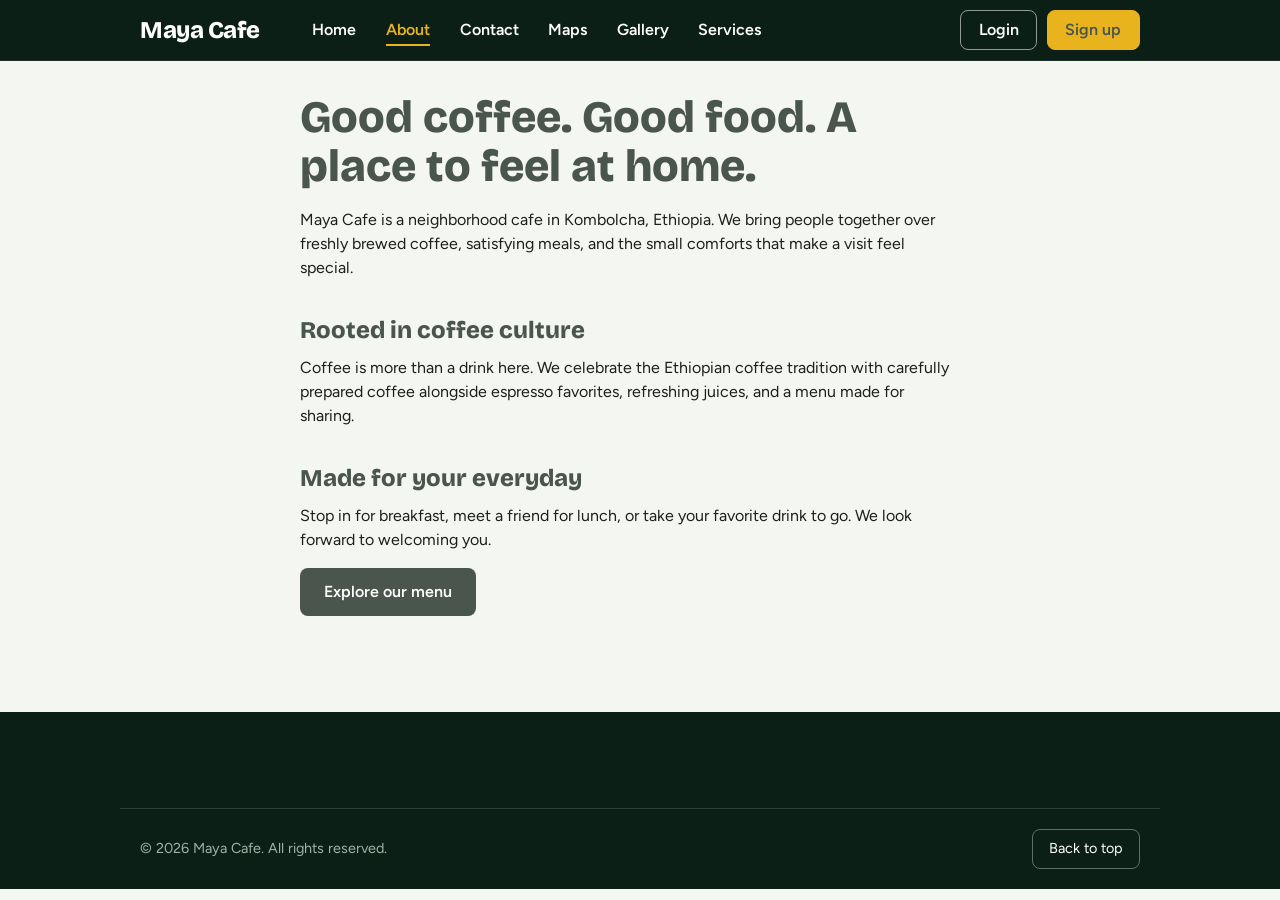
==== about.html @ e38c4f7d "update the user interface" ====
<!DOCTYPE html>
<html lang="en">
<head>
  <meta charset="UTF-8">
  <meta name="viewport" content="width=device-width, initial-scale=1">
  <meta name="description" content="Learn about Maya Cafe, serving fresh Ethiopian coffee and good food in Kombolcha.">
  <title>About-Maya Cafe</title>
  <link rel="preconnect" href="https://fonts.googleapis.com">
  <link rel="preconnect" href="https://fonts.gstatic.com" crossorigin>
  <link href="https://fonts.googleapis.com/css2?family=Bricolage+Grotesque:wght@600;800&family=Figtree:wght@400;500;600&display=swap" rel="stylesheet">
  <link rel="stylesheet" href="css/base.css">
  <link rel="stylesheet" href="css/header.css">
  <link rel="stylesheet" href="css/footer.css">
  <link rel="stylesheet" href="css/page.css">
</head>
<body>
  <header class="site-header" id="site-header">
    <div class="header-inner">
      <a class="brand" href="index.html" aria-label="Maya Cafe home"><span class="brand-name">Maya Cafe</span></a>
      <button type="button" id="nav-toggle" class="nav-toggle" aria-expanded="false" aria-controls="site-menu" aria-label="Open menu">
        <span class="bar"></span><span class="bar"></span><span class="bar"></span>
      </button>
      <div id="site-menu" class="site-menu">
        <nav class="site-nav" aria-label="Main"><ul>
          <li><a href="index.html">Home</a></li><li><a href="about.html" aria-current="page">About</a></li>
          <li><a href="contact.html">Contact</a></li><li><a href="maps.html">Maps</a></li>
          <li><a href="gallary.html">Gallery</a></li><li><a href="service.html">Services</a></li>
        </ul></nav>
        <div id="header-actions" class="header-actions"><a class="btn-outline" href="login.html">Login</a><a class="btn-solid" href="register.html">Sign up</a></div>
      </div>
    </div>
  </header>
  <main class="content">
    <h1>Good coffee. Good food. A place to feel at home.</h1>
    <p>Maya Cafe is a neighborhood cafe in Kombolcha, Ethiopia. We bring people together over freshly brewed coffee, satisfying meals, and the small comforts that make a visit feel special.</p>
    <h2>Rooted in coffee culture</h2>
    <p>Coffee is more than a drink here. We celebrate the Ethiopian coffee tradition with carefully prepared coffee alongside espresso favorites, refreshing juices, and a menu made for sharing.</p>
    <h2>Made for your everyday</h2>
    <p>Stop in for breakfast, meet a friend for lunch, or take your favorite drink to go. We look forward to welcoming you.</p>
    <a class="btn btn-dark" href="index.html#menu">Explore our menu</a>
  </main>
  <footer class="footer"><div class="container footer-bottom"><p>&copy; <span id="year"></span> Maya Cafe. All rights reserved.</p><button type="button" id="back-to-top" class="to-top">Back to top</button></div></footer>
  <script src="js/nav.js"></script>
</body>
</html>
---- css/base.css ----
/* base.css: colors, fonts, reset and parts shared by every page */

:root {
  --paper:     #F3F6F1;
  --mint:      #DCE6DD;
  --header-bg: #0B1F17;
  --cherry:    #B3263A;
  --saffron:   #E8B31C;
  --ink:       #1B1F1D;
  --muted:     #4A554E;
  --line:      #C9D3CB;

  --font-display: "Bricolage Grotesque", "Noto Sans Ethiopic", system-ui, sans-serif;
  --font-body:    "Figtree", "Noto Sans Ethiopic", system-ui, sans-serif;
}

*, *::before, *::after { box-sizing: border-box; }

/* Makes the HTML "hidden" attribute always win over our display rules. */
[hidden] { display: none !important; }

html { scroll-behavior: smooth; }

body {
  margin: 0;
  background: var(--paper);
  color: var(--ink);
  font-family: var(--font-body);
  font-size: 1rem;
  line-height: 1.5;
}

img { max-width: 100%; }

/* Keyboard focus ring (header, footer and dark bands switch it to yellow) */
:focus-visible { outline: 3px solid var(--muted); outline-offset: 2px; }

.visually-hidden {
  position: absolute;
  width: 1px;
  height: 1px;
  overflow: hidden;
  clip: rect(0 0 0 0);
  white-space: nowrap;
}

/* Page width */
.container {
  max-width: 65rem;
  margin: 0 auto;
  padding-left: 1.25rem;
  padding-right: 1.25rem;
}

/* ---- Buttons ---- */
.btn {
  display: inline-flex;
  align-items: center;
  justify-content: center;
  height: 3rem;
  padding: 0 1.5rem;
  font: inherit;
  font-weight: 600;
  color: var(--ink);
  background: var(--saffron);
  border: 0;
  border-radius: 0.5rem;
  text-decoration: none;
  cursor: pointer;
  transition: background-color 0.15s ease, color 0.15s ease;
}
.btn:hover { background: #F0C13F; }
.btn:focus-visible {
  outline: 3px solid var(--ink);
  outline-offset: 2px;
  box-shadow: 0 0 0 2px #fff;
}
.btn-lg { height: 3.25rem; padding: 0 1.75rem; font-size: 1.05rem; }
.btn-dark { color: #fff; background: var(--muted); }
.btn-dark:hover { background: #353D39; }
.btn-line {
  color: var(--muted);
  background: transparent;
  border: 1.5px solid var(--muted);
}
.btn-line:hover { color: #fff; background: var(--muted); }

/* ---- Headings shared by several pages ---- */
.section { padding: 4rem 0 2rem; }
.section-title {
  margin: 0 0 0.5rem;
  font-family: var(--font-display);
  font-weight: 800;
  font-size: clamp(2rem, 6vw, 2.5rem);
  color: var(--muted);
}
.section-lead { margin: 0 0 1.5rem; font-size: 1.15rem; color: var(--muted); }

.page-title {
  margin: 0 0 1rem;
  font-family: var(--font-display);
  font-weight: 800;
  font-size: 1.8rem;
  color: var(--muted);
}

@media (prefers-reduced-motion: reduce) {
  html { scroll-behavior: auto; }
  .btn { transition: none; }
}
---- css/header.css ----
/* header.css: the static header (it scrolls away with the page) */

.site-header {
  position: relative;
  z-index: 40;
  background: var(--header-bg);
  color: #fff;
  border-bottom: 1px solid rgba(255, 255, 255, 0.08);
}
.site-header :focus-visible { outline-color: var(--saffron); }

.header-inner {
  position: relative;
  max-width: 65rem;
  margin: 0 auto;
  padding: 0.5rem 1.25rem;
  display: flex;
  align-items: center;
  justify-content: space-between;
  gap: 1rem;
}

/* ---- Logo / brand ---- */
.brand {
  display: flex;
  align-items: center;
  gap: 0.6rem;
  color: #fff;
  text-decoration: none;
}
.brand-logo { display: block; height: 2.25rem; width: auto; }
.brand-name {
  font-family: var(--font-display);
  font-weight: 800;
  font-size: 1.5rem;
  letter-spacing: -0.02em;
  transition: color 0.15s ease;
}
.brand:hover .brand-name { color: var(--saffron); }

/* ---- Menu wrapper: links on the left, buttons on the right ---- */
.site-menu {
  flex: 1;
  display: flex;
  align-items: center;
  gap: 1rem;
}
.site-nav { margin-left: 1.5rem; }
.site-nav ul {
  list-style: none;
  margin: 0;
  padding: 0;
  display: flex;
  align-items: center;
  gap: 0.25rem;
}
.site-nav a {
  position: relative;
  display: flex;
  align-items: center;
  min-height: 2.75rem;
  padding: 0 0.8rem;
  color: #fff;
  font-weight: 600;
  text-decoration: none;
  transition: color 0.15s ease;
}
.site-nav a::after {
  content: "";
  position: absolute;
  left: 0.8rem;
  right: 0.8rem;
  bottom: 0.4rem;
  height: 2px;
  background: var(--saffron);
  transform: scaleX(0);
  transform-origin: left;
  transition: transform 0.2s ease;
}
.site-nav a:hover,
.site-nav a[aria-current="page"] { color: var(--saffron); }
.site-nav a:hover::after,
.site-nav a[aria-current="page"]::after { transform: scaleX(1); }

/* ---- Login / Sign up buttons ---- */
.header-actions {
  margin-left: auto;
  display: flex;
  align-items: center;
  gap: 0.6rem;
}
.btn-outline,
.btn-solid {
  display: inline-flex;
  align-items: center;
  justify-content: center;
  height: 2.5rem;
  padding: 0 1.1rem;
  font: inherit;
  font-weight: 600;
  white-space: nowrap;
  text-decoration: none;
  border-radius: 0.5rem;
  cursor: pointer;
  transition: background-color 0.15s ease, color 0.15s ease, border-color 0.15s ease;
}
.btn-outline {
  color: #fff;
  background: transparent;
  border: 1.5px solid rgba(255, 255, 255, 0.55);
}
.btn-outline:hover { color: var(--saffron); border-color: var(--saffron); }
.btn-solid {
  color: var(--muted);
  background: var(--saffron);
  border: 1.5px solid var(--saffron);
}
.btn-solid:hover { background: #F0C13F; border-color: #F0C13F; }

.user-name {
  max-width: 10rem;
  overflow: hidden;
  text-overflow: ellipsis;
  white-space: nowrap;
  font-weight: 500;
}

/* ---- Menu button (phones only) ---- */
.nav-toggle {
  display: none;
  width: 2.75rem;
  height: 2.75rem;
  flex-direction: column;
  align-items: center;
  justify-content: center;
  gap: 5px;
  background: transparent;
  border: 1.5px solid rgba(255, 255, 255, 0.55);
  border-radius: 0.5rem;
  cursor: pointer;
}
.nav-toggle .bar {
  display: block;
  width: 20px;
  height: 2px;
  background: #fff;
  border-radius: 2px;
  transition: transform 0.2s ease, opacity 0.2s ease;
}
.nav-toggle[aria-expanded="true"] .bar:nth-child(1) { transform: translateY(7px) rotate(45deg); }
.nav-toggle[aria-expanded="true"] .bar:nth-child(2) { opacity: 0; }
.nav-toggle[aria-expanded="true"] .bar:nth-child(3) { transform: translateY(-7px) rotate(-45deg); }

/* ---- Narrow screens: links and buttons fold into a dropdown ---- */
@media (max-width: 899px) {
  .nav-toggle { display: flex; }
  .site-menu {
    display: none;
    position: absolute;
    top: 100%;
    left: 0;
    right: 0;
    flex-direction: column;
    align-items: stretch;
    gap: 1rem;
    padding: 0.5rem 1.25rem 1.25rem;
    background: var(--header-bg);
    border-top: 1px solid rgba(255, 255, 255, 0.12);
    box-shadow: 0 16px 24px rgba(0, 0, 0, 0.3);
  }
  .site-menu.open { display: flex; }
  .site-nav { margin-left: 0; }
  .site-nav ul { flex-direction: column; align-items: stretch; gap: 0; }
  .site-nav a { min-height: 3rem; }
  .header-actions { margin-left: 0; }
  .header-actions > * { flex: 1; }
}

@media (prefers-reduced-motion: reduce) {
  .brand-name,
  .site-nav a,
  .site-nav a::after,
  .btn-outline,
  .btn-solid,
  .nav-toggle .bar { transition: none; }
}
---- css/footer.css ----
/* footer.css: the footer, the same on every page */

.footer {
  margin-top: 3rem;
  padding: 3.5rem 0 1.25rem;
  background: var(--header-bg);
  color: #fff;
}
.footer :focus-visible { outline-color: var(--saffron); }
.footer a { color: #D5E2D9; text-decoration: none; }

.footer-grid {
  display: grid;
  grid-template-columns: 1fr;
  gap: 2.5rem;
}

/* ---- About column ---- */
.footer-brand {
  margin: 0 0 0.5rem;
  font-family: var(--font-display);
  font-weight: 800;
  font-size: 1.75rem;
  letter-spacing: -0.02em;
}
.footer-text { max-width: 20rem; margin: 0; color: #D5E2D9; }

.social {
  list-style: none;
  margin: 1.25rem 0 0;
  padding: 0;
  display: flex;
  gap: 0.6rem;
}
.social a {
  width: 2.75rem;
  height: 2.75rem;
  display: flex;
  align-items: center;
  justify-content: center;
  color: #fff;
  border: 1.5px solid rgba(255, 255, 255, 0.35);
  border-radius: 50%;
  transition: background-color 0.15s ease, color 0.15s ease, border-color 0.15s ease;
}
.social a:hover { color: var(--muted); background: var(--saffron); border-color: var(--saffron); }

/* ---- Column titles and lists ---- */
.footer-title {
  margin: 0 0 1rem;
  font-family: var(--font-display);
  font-weight: 800;
  font-size: 1.15rem;
  color: #fff;
}
.footer-list {
  list-style: none;
  margin: 0;
  padding: 0;
  display: flex;
  flex-direction: column;
}
.footer-list li { color: #D5E2D9; }
.footer-list a {
  display: inline-flex;
  align-items: center;
  min-height: 2.5rem;
  transition: color 0.15s ease;
}
.footer-list a:hover { color: var(--saffron); text-decoration: underline; }
.contact li { padding: 0.3rem 0; }

/* ---- Opening hours ---- */
.hours { margin: 0; }
.hours div {
  display: flex;
  justify-content: space-between;
  gap: 1rem;
  padding: 0.45rem 0;
  border-bottom: 1px dotted rgba(255, 255, 255, 0.25);
}
.hours dt { color: #D5E2D9; }
.hours dd { margin: 0; font-weight: 600; text-align: right; }

/* ---- Bottom bar ---- */
.footer-bottom {
  margin-top: 2.5rem;
  padding-top: 1.25rem;
  border-top: 1px solid rgba(255, 255, 255, 0.15);
  display: flex;
  flex-wrap: wrap;
  align-items: center;
  justify-content: space-between;
  gap: 1rem;
  color: #9FB3A6;
  font-size: 0.9rem;
}
.footer-bottom p { margin: 0; }
.to-top {
  display: inline-flex;
  align-items: center;
  gap: 0.5rem;
  height: 2.5rem;
  padding: 0 1rem;
  font: inherit;
  color: #fff;
  background: transparent;
  border: 1.5px solid rgba(255, 255, 255, 0.35);
  border-radius: 0.5rem;
  cursor: pointer;
  transition: color 0.15s ease, border-color 0.15s ease;
}
.to-top:hover { color: var(--saffron); border-color: var(--saffron); }

/* ---- Wider screens ---- */
@media (min-width: 700px) {
  .footer-grid { grid-template-columns: repeat(2, minmax(0, 1fr)); }
}
@media (min-width: 1000px) {
  .footer-grid { grid-template-columns: 1.4fr 1fr 1.2fr 1.3fr; gap: 2rem; }
}

@media (prefers-reduced-motion: reduce) {
  .social a,
  .footer-list a,
  .to-top { transition: none; }
}
---- css/page.css ----
/* pages.css: About, Gallery, Login and Sign up pages */

.page {
  max-width: 65rem;
  margin: 0 auto;
  padding: 1.5rem 1.25rem 3rem;
}

/* ---- Text pages (About, Services, Contact) ---- */
.content {
  max-width: 45rem;
  margin: 0 auto;
  padding: 2rem 1.25rem 3rem;
}
.content h1 {
  margin: 0 0 1rem;
  font-family: var(--font-display);
  font-weight: 800;
  font-size: clamp(2rem, 7vw, 2.8rem);
  line-height: 1.1;
  color: var(--muted);
}
.content h2 {
  margin: 2rem 0 0.5rem;
  font-family: var(--font-display);
  font-weight: 800;
  font-size: 1.5rem;
  color: var(--muted);
}
.content p { margin: 0 0 1rem; max-width: 65ch; }
.content a:not(.btn) { color: var(--muted); font-weight: 600; }

.contact-details,
.service-list {
  display: grid;
  grid-template-columns: 1fr;
  gap: 1rem;
  margin: 1.5rem 0 2rem;
}
.contact-details section,
.service-list section {
  padding: 1.25rem;
  background: #fff;
  border: 1px solid var(--line);
  border-radius: 0.75rem;
}
.contact-details h2,
.service-list h2 { margin-top: 0; }
.contact-details p,
.service-list p { margin-bottom: 0; }
.content .hours-light { max-width: 36rem; color: var(--ink); }
.hours-light div { border-color: var(--line); }
.hours-light dt { color: var(--muted); }
.map-embed {
  width: 100%;
  min-height: 22rem;
  overflow: hidden;
  margin: 1.5rem 0;
  background: var(--mint);
  border-radius: 0.75rem;
}
.map-embed iframe { display: block; width: 100%; min-height: 22rem; border: 0; }

@media (min-width: 700px) {
  .contact-details,
  .service-list { grid-template-columns: repeat(2, minmax(0, 1fr)); }
}

/* ---- Gallery ---- */
.gallery {
  display: grid;
  grid-template-columns: repeat(2, minmax(0, 1fr));
  gap: 1rem;
}
.photo { margin: 0; }
.gallery-art {
  display: block;
  width: 100%;
  aspect-ratio: 4 / 3;
  display: grid;
  place-items: center;
  font-size: clamp(3rem, 10vw, 6rem);
  border-radius: 0.75rem;
  background: linear-gradient(145deg, #e9c778, #f5ead0);
}
.photo:nth-child(3n + 2) .gallery-art { background: linear-gradient(145deg, #b7d2c0, #e4eee5); }
.photo:nth-child(3n) .gallery-art { background: linear-gradient(145deg, #d9a0a4, #f1d7c9); }
.photo figcaption { margin-top: 0.4rem; color: var(--muted); font-weight: 600; }

@media (min-width: 700px) {
  .gallery { grid-template-columns: repeat(3, minmax(0, 1fr)); gap: 1.5rem; }
}

/* ---- Forms (Login and Sign up) ---- */
.form-card {
  max-width: 28rem;
  margin: 2rem auto 3rem;
  padding: 1.5rem 1.25rem;
  background: #fff;
  border: 1.5px solid var(--line);
  border-radius: 0.75rem;
}
.form-card h1 {
  margin: 0 0 1.25rem;
  font-family: var(--font-display);
  font-weight: 800;
  font-size: 2rem;
  color: var(--muted);
}
.form { display: flex; flex-direction: column; gap: 1rem; }
.field { display: flex; flex-direction: column; gap: 0.35rem; }
.field label { font-weight: 500; }
.field input {
  height: 3rem;
  padding: 0 0.9rem;
  font: inherit;
  color: var(--ink);
  background: var(--paper);
  border: 1.5px solid var(--line);
  border-radius: 0.5rem;
}
.form .btn { width: 100%; }
.form-message { min-height: 1.5rem; margin: 0; font-weight: 500; }
.form-message.error { color: var(--cherry); }
.form-message.success { color: var(--muted); }
.form-note { margin: 1.25rem 0 0; color: var(--muted); }
.form-note a { color: var(--muted); font-weight: 600; }
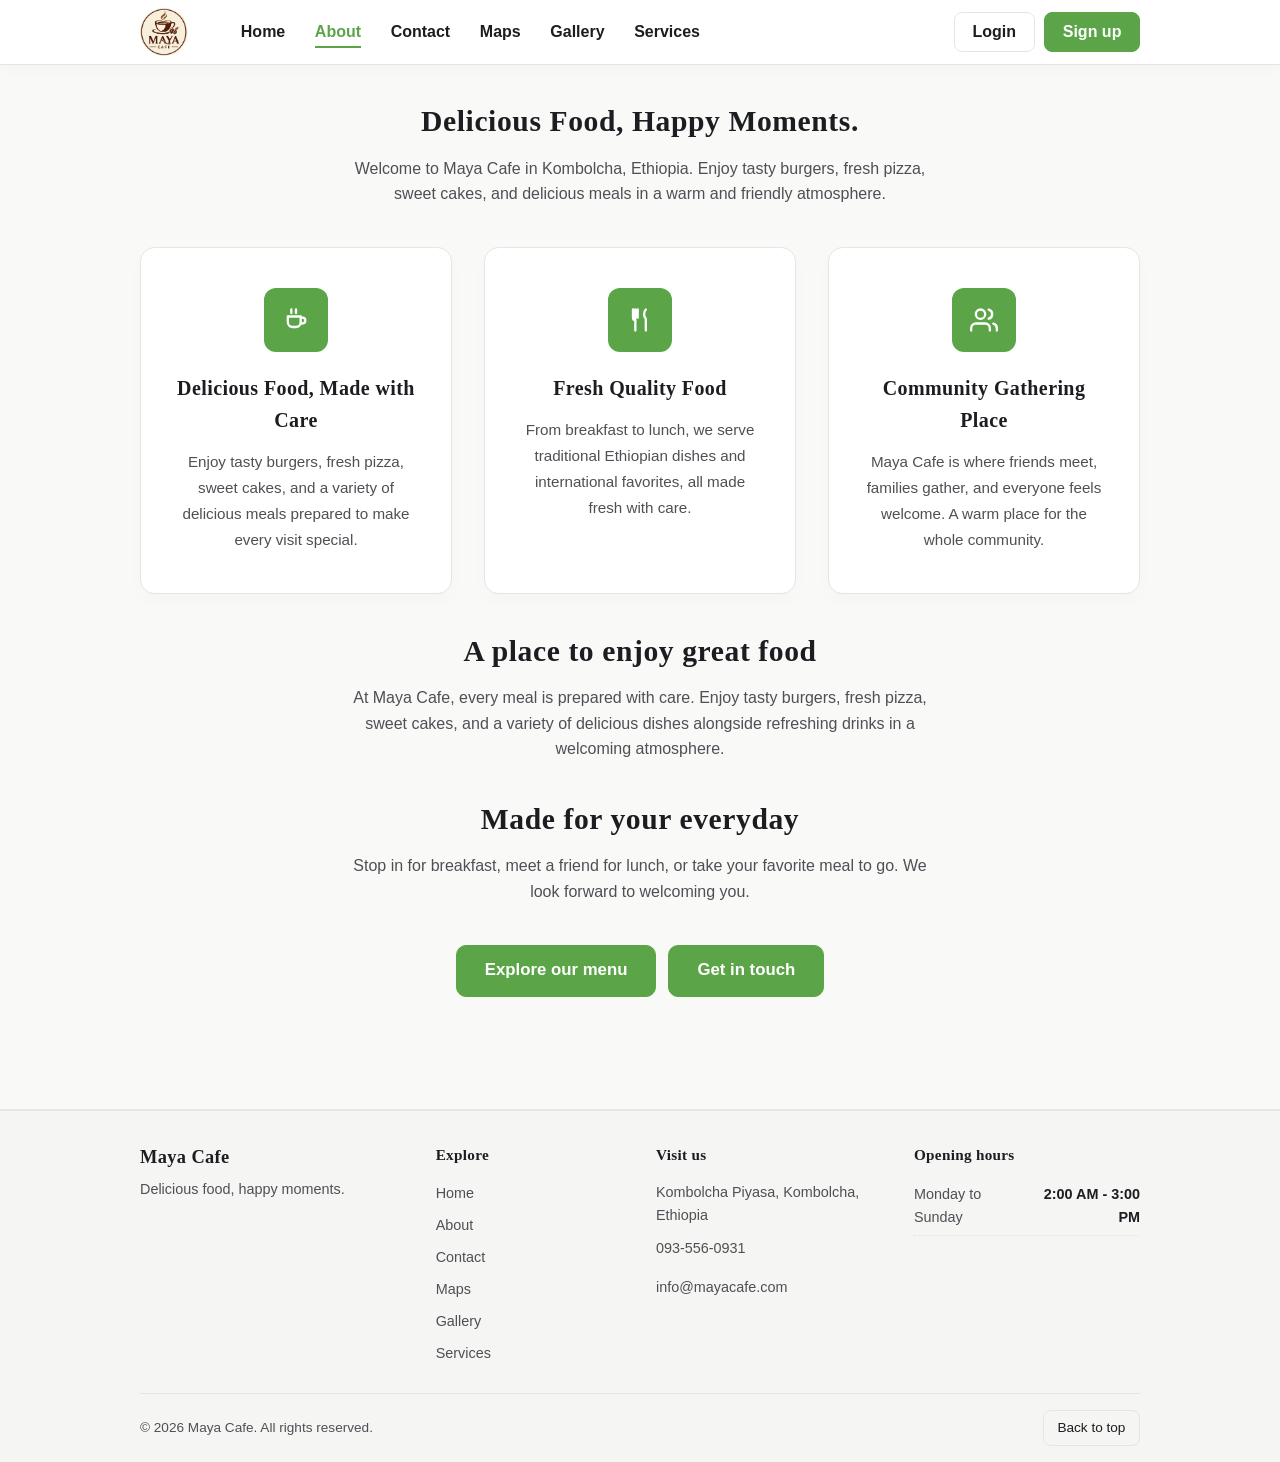
==== commit 37817095: "update the header and all interface" ====
--- a/about.html
+++ b/about.html
@@ -3,11 +3,8 @@
 <head>
   <meta charset="UTF-8">
   <meta name="viewport" content="width=device-width, initial-scale=1">
-  <meta name="description" content="Learn about Maya Cafe, serving fresh Ethiopian coffee and good food in Kombolcha.">
+  <meta name="description" content="Learn about Maya Cafe, serving delicious food and meals in Kombolcha.">
   <title>About-Maya Cafe</title>
-  <link rel="preconnect" href="https://fonts.googleapis.com">
-  <link rel="preconnect" href="https://fonts.gstatic.com" crossorigin>
-  <link href="https://fonts.googleapis.com/css2?family=Bricolage+Grotesque:wght@600;800&family=Figtree:wght@400;500;600&display=swap" rel="stylesheet">
   <link rel="stylesheet" href="css/base.css">
   <link rel="stylesheet" href="css/header.css">
   <link rel="stylesheet" href="css/footer.css">
@@ -16,7 +13,7 @@
 <body>
   <header class="site-header" id="site-header">
     <div class="header-inner">
-      <a class="brand" href="index.html" aria-label="Maya Cafe home"><span class="brand-name">Maya Cafe</span></a>
+      <a class="brand" href="index.html" aria-label="Maya Cafe home"><img class="brand-logo" src="image/image1.png" alt="Maya Cafe"></a>
       <button type="button" id="nav-toggle" class="nav-toggle" aria-expanded="false" aria-controls="site-menu" aria-label="Open menu">
         <span class="bar"></span><span class="bar"></span><span class="bar"></span>
       </button>
@@ -31,15 +28,53 @@
     </div>
   </header>
   <main class="content">
-    <h1>Good coffee. Good food. A place to feel at home.</h1>
-    <p>Maya Cafe is a neighborhood cafe in Kombolcha, Ethiopia. We bring people together over freshly brewed coffee, satisfying meals, and the small comforts that make a visit feel special.</p>
-    <h2>Rooted in coffee culture</h2>
-    <p>Coffee is more than a drink here. We celebrate the Ethiopian coffee tradition with carefully prepared coffee alongside espresso favorites, refreshing juices, and a menu made for sharing.</p>
+    <h1>Delicious Food, Happy Moments.</h1>
+    <p>Welcome to Maya Cafe in Kombolcha, Ethiopia. Enjoy tasty burgers, fresh pizza, sweet cakes, and delicious meals in a warm and friendly atmosphere.</p>
+    
+    <div class="about-features">
+      <div class="about-feature">
+        <div class="about-feature-icon">
+          <svg width="28" height="28" viewBox="0 0 24 24" fill="none" stroke="currentColor" stroke-width="2" stroke-linecap="round" stroke-linejoin="round">
+            <path d="M5 9h11v5a4 4 0 0 1-4 4H9a4 4 0 0 1-4-4V9zM16 10h1.5a2.5 2.5 0 0 1 0 5H16M8 3v3M12 3v3"/>
+          </svg>
+        </div>
+        <h3>Delicious Food, Made with Care</h3>
+        <p>Enjoy tasty burgers, fresh pizza, sweet cakes, and a variety of delicious meals prepared to make every visit special.</p>
+      </div>
+      
+      <div class="about-feature">
+        <div class="about-feature-icon">
+          <svg width="28" height="28" viewBox="0 0 24 24" fill="none" stroke="currentColor" stroke-width="2" stroke-linecap="round" stroke-linejoin="round">
+            <path d="M6 3v7a2 2 0 0 0 2 2v9M10 3v7M8 3v7M17 3c-2 2-2 6 0 8v10"/>
+          </svg>
+        </div>
+        <h3>Fresh Quality Food</h3>
+        <p>From breakfast to lunch, we serve traditional Ethiopian dishes and international favorites, all made fresh with care.</p>
+      </div>
+      
+      <div class="about-feature">
+        <div class="about-feature-icon">
+          <svg width="28" height="28" viewBox="0 0 24 24" fill="none" stroke="currentColor" stroke-width="2" stroke-linecap="round" stroke-linejoin="round">
+            <path d="M17 21v-2a4 4 0 0 0-4-4H5a4 4 0 0 0-4 4v2M9 11a4 4 0 1 0 0-8 4 4 0 0 0 0 8zM23 21v-2a4 4 0 0 0-3-3.87M16 3.13a4 4 0 0 1 0 7.75"/>
+          </svg>
+        </div>
+        <h3>Community Gathering Place</h3>
+        <p>Maya Cafe is where friends meet, families gather, and everyone feels welcome. A warm place for the whole community.</p>
+      </div>
+    </div>
+    
+    <h2>A place to enjoy great food</h2>
+    <p>At Maya Cafe, every meal is prepared with care. Enjoy tasty burgers, fresh pizza, sweet cakes, and a variety of delicious dishes alongside refreshing drinks in a welcoming atmosphere.</p>
+    
     <h2>Made for your everyday</h2>
-    <p>Stop in for breakfast, meet a friend for lunch, or take your favorite drink to go. We look forward to welcoming you.</p>
-    <a class="btn btn-dark" href="index.html#menu">Explore our menu</a>
+    <p>Stop in for breakfast, meet a friend for lunch, or take your favorite meal to go. We look forward to welcoming you.</p>
+    
+    <div class="about-cta">
+      <a class="btn btn-brand btn-lg" href="index.html#menu">Explore our menu</a>
+      <a class="btn btn-dark btn-lg" href="contact.html">Get in touch</a>
+    </div>
   </main>
-  <footer class="footer"><div class="container footer-bottom"><p>&copy; <span id="year"></span> Maya Cafe. All rights reserved.</p><button type="button" id="back-to-top" class="to-top">Back to top</button></div></footer>
+  <footer class="footer"><div class="container"><div class="footer-grid"><div><p class="footer-brand">Maya Cafe</p><p class="footer-text">Delicious food, happy moments.</p></div><nav aria-label="Footer navigation"><h2 class="footer-title">Explore</h2><ul class="footer-list"><li><a href="index.html">Home</a></li><li><a href="about.html">About</a></li><li><a href="contact.html">Contact</a></li><li><a href="maps.html">Maps</a></li><li><a href="gallary.html">Gallery</a></li><li><a href="service.html">Services</a></li></ul></nav><div><h2 class="footer-title">Visit us</h2><ul class="footer-list contact"><li>Kombolcha Piyasa, Kombolcha, Ethiopia</li><li><a href="tel:+251935560931">093-556-0931</a></li><li><a href="mailto:info@mayacafe.com">info@mayacafe.com</a></li></ul></div><div><h2 class="footer-title">Opening hours</h2><dl class="hours"><div><dt>Monday to Sunday</dt><dd>2:00 AM - 3:00 PM</dd></div></dl></div></div><div class="footer-bottom"><p>&copy; <span id="year"></span> Maya Cafe. All rights reserved.</p><button type="button" id="back-to-top" class="to-top">Back to top</button></div></div></footer>
   <script src="js/nav.js"></script>
 </body>
 </html>
--- a/css/base.css
+++ b/css/base.css
@@ -1,39 +1,46 @@
 /* base.css: colors, fonts, reset and parts shared by every page */
 
 :root {
-  --paper:     #F3F6F1;
-  --mint:      #DCE6DD;
-  --header-bg: #0B1F17;
-  --cherry:    #B3263A;
-  --saffron:   #E8B31C;
-  --ink:       #1B1F1D;
-  --muted:     #4A554E;
-  --line:      #C9D3CB;
+  --paper: #f3f3f1;
+  --surface: #ffffff;
+  --header-bg: #18191a;
+  --header-soft: #2a2b2d;
+  --ink: #1b1d20;
+  --muted: #4d5054;
+  --muted-soft: #7a7d80;
+  --line: #e5e5e2;
+  --neutral: #e9e9e7;
+  --neutral-strong: #dfe0dd;
+  --shadow: rgba(0, 0, 0, 0.08);
+  --accent: #dfe1df;
+  --brand-accent: #5BA548;
+  --brand-hover: #4a8c3a;
 
-  --font-display: "Bricolage Grotesque", "Noto Sans Ethiopic", system-ui, sans-serif;
-  --font-body:    "Figtree", "Noto Sans Ethiopic", system-ui, sans-serif;
+  --font-display: "Segoe UI", "Helvetica Neue", Arial, sans-serif;
+  --font-body: "Segoe UI", "Helvetica Neue", Arial, sans-serif;
 }
 
 *, *::before, *::after { box-sizing: border-box; }
 
-/* Makes the HTML "hidden" attribute always win over our display rules. */
 [hidden] { display: none !important; }
 
 html { scroll-behavior: smooth; }
 
 body {
   margin: 0;
-  background: var(--paper);
+  background: #f9f9f7;
   color: var(--ink);
   font-family: var(--font-body);
   font-size: 1rem;
-  line-height: 1.5;
+  line-height: 1.6;
 }
 
 img { max-width: 100%; }
 
-/* Keyboard focus ring (header, footer and dark bands switch it to yellow) */
-:focus-visible { outline: 3px solid var(--muted); outline-offset: 2px; }
+:focus-visible {
+  outline: 3px solid var(--muted);
+  outline-offset: 2px;
+}
 
 .visually-hidden {
   position: absolute;
@@ -44,7 +51,6 @@
   white-space: nowrap;
 }
 
-/* Page width */
 .container {
   max-width: 65rem;
   margin: 0 auto;
@@ -52,56 +58,96 @@
   padding-right: 1.25rem;
 }
 
-/* ---- Buttons ---- */
 .btn {
   display: inline-flex;
   align-items: center;
   justify-content: center;
-  height: 3rem;
+  min-height: 3rem;
   padding: 0 1.5rem;
   font: inherit;
   font-weight: 600;
-  color: var(--ink);
-  background: var(--saffron);
-  border: 0;
-  border-radius: 0.5rem;
+  color: #fff;
+  background: var(--brand-accent);
+  border: 1px solid var(--brand-accent);
+  border-radius: 0.625rem;
   text-decoration: none;
   cursor: pointer;
-  transition: background-color 0.15s ease, color 0.15s ease;
+  transition: background-color 0.15s ease, color 0.15s ease, border-color 0.15s ease, transform 0.15s ease;
 }
-.btn:hover { background: #F0C13F; }
+.btn:hover {
+  background: var(--brand-hover);
+  border-color: var(--brand-hover);
+  transform: translateY(-1px);
+}
 .btn:focus-visible {
-  outline: 3px solid var(--ink);
+  outline: 3px solid var(--brand-accent);
   outline-offset: 2px;
   box-shadow: 0 0 0 2px #fff;
 }
-.btn-lg { height: 3.25rem; padding: 0 1.75rem; font-size: 1.05rem; }
-.btn-dark { color: #fff; background: var(--muted); }
-.btn-dark:hover { background: #353D39; }
+.btn-lg { min-height: 3.25rem; padding: 0 1.75rem; font-size: 1.05rem; }
+.btn-dark { 
+  color: #fff; 
+  background: var(--brand-accent); 
+  border-color: var(--brand-accent); 
+}
+.btn-dark:hover { 
+  background: var(--brand-hover); 
+  border-color: var(--brand-hover); 
+}
+.btn-brand {
+  color: #fff;
+  background: var(--brand-accent);
+  border-color: var(--brand-accent);
+}
+.btn-brand:hover { 
+  color: #fff; 
+  background: var(--brand-hover); 
+  border-color: var(--brand-hover); 
+}
 .btn-line {
-  color: var(--muted);
-  background: transparent;
-  border: 1.5px solid var(--muted);
+  color: #fff;
+  background: var(--brand-accent);
+  border: 1.5px solid var(--brand-accent);
 }
-.btn-line:hover { color: #fff; background: var(--muted); }
+.btn-line:hover { 
+  background: var(--brand-hover); 
+  border-color: var(--brand-hover); 
+}
 
-/* ---- Headings shared by several pages ---- */
-.section { padding: 4rem 0 2rem; }
-.section-title {
-  margin: 0 0 0.5rem;
-  font-family: var(--font-display);
-  font-weight: 800;
-  font-size: clamp(2rem, 6vw, 2.5rem);
-  color: var(--muted);
+.btn-small {
+  min-height: 2.35rem;
+  padding: 0 0.9rem;
+  font-size: 0.88rem;
 }
-.section-lead { margin: 0 0 1.5rem; font-size: 1.15rem; color: var(--muted); }
 
-.page-title {
-  margin: 0 0 1rem;
-  font-family: var(--font-display);
-  font-weight: 800;
-  font-size: 1.8rem;
-  color: var(--muted);
+.section { padding: 4.5rem 0 2.5rem; }
+.section-title,
+.page-title,
+.content h1,
+.content h2 {
+  margin: 0 0 0.75rem;
+  font-family: 'Georgia', 'Garamond', 'Times New Roman', serif;
+  font-weight: 600;
+  font-size: clamp(1.5rem, 3.5vw, 1.85rem);
+  line-height: 1.2;
+  letter-spacing: 0.02em;
+  color: var(--ink);
+  text-align: center;
+}
+.section-lead { 
+  margin: 0 0 1.5rem; 
+  font-size: 1rem; 
+  color: var(--muted); 
+  text-align: center;
+}
+
+/* Menu section specific styling */
+#menu .section-title {
+  text-align: center;
+}
+
+#menu .section-lead {
+  text-align: center;
 }
 
 @media (prefers-reduced-motion: reduce) {
--- a/css/header.css
+++ b/css/header.css
@@ -1,13 +1,17 @@
 /* header.css: the static header (it scrolls away with the page) */
 
 .site-header {
-  position: relative;
-  z-index: 40;
-  background: var(--header-bg);
-  color: #fff;
-  border-bottom: 1px solid rgba(255, 255, 255, 0.08);
+  position: fixed;
+  z-index: 1000;
+  top: 0;
+  left: 0;
+  width: 100%;
+  background: rgba(255, 255, 255, 0.96);
+  color: var(--ink);
+  border-bottom: 1px solid var(--line);
+  box-shadow: 0 2px 14px rgba(0, 0, 0, 0.035);
 }
-.site-header :focus-visible { outline-color: var(--saffron); }
+.site-header :focus-visible { outline-color: var(--brand-accent); }
 
 .header-inner {
   position: relative;
@@ -25,10 +29,17 @@
   display: flex;
   align-items: center;
   gap: 0.6rem;
-  color: #fff;
+  color: var(--ink);
   text-decoration: none;
 }
-.brand-logo { display: block; height: 2.25rem; width: auto; }
+.brand-logo {
+  display: block;
+  width: 3rem;
+  height: 3rem;
+  object-fit: contain;
+  border-radius: 50%;
+}
+.brand:focus-visible { border-radius: 0.5rem; }
 .brand-name {
   font-family: var(--font-display);
   font-weight: 800;
@@ -36,7 +47,7 @@
   letter-spacing: -0.02em;
   transition: color 0.15s ease;
 }
-.brand:hover .brand-name { color: var(--saffron); }
+.brand:hover .brand-name { color: var(--accent); }
 
 /* ---- Menu wrapper: links on the left, buttons on the right ---- */
 .site-menu {
@@ -60,7 +71,7 @@
   align-items: center;
   min-height: 2.75rem;
   padding: 0 0.8rem;
-  color: #fff;
+  color: var(--ink);
   font-weight: 600;
   text-decoration: none;
   transition: color 0.15s ease;
@@ -72,13 +83,13 @@
   right: 0.8rem;
   bottom: 0.4rem;
   height: 2px;
-  background: var(--saffron);
+  background: var(--brand-accent);
   transform: scaleX(0);
   transform-origin: left;
   transition: transform 0.2s ease;
 }
 .site-nav a:hover,
-.site-nav a[aria-current="page"] { color: var(--saffron); }
+.site-nav a[aria-current="page"] { color: var(--brand-accent); }
 .site-nav a:hover::after,
 .site-nav a[aria-current="page"]::after { transform: scaleX(1); }
 
@@ -105,17 +116,17 @@
   transition: background-color 0.15s ease, color 0.15s ease, border-color 0.15s ease;
 }
 .btn-outline {
+  color: var(--ink);
+  background: transparent;
+  border: 1.5px solid var(--line);
+}
+.btn-outline:hover { color: var(--brand-accent); border-color: var(--brand-accent); }
+.btn-solid {
   color: #fff;
-  background: transparent;
-  border: 1.5px solid rgba(255, 255, 255, 0.55);
+  background: var(--brand-accent);
+  border: 1.5px solid var(--brand-accent);
 }
-.btn-outline:hover { color: var(--saffron); border-color: var(--saffron); }
-.btn-solid {
-  color: var(--muted);
-  background: var(--saffron);
-  border: 1.5px solid var(--saffron);
-}
-.btn-solid:hover { background: #F0C13F; border-color: #F0C13F; }
+.btn-solid:hover { background: #aa1e2a; border-color: #aa1e2a; }
 
 .user-name {
   max-width: 10rem;
@@ -135,7 +146,7 @@
   justify-content: center;
   gap: 5px;
   background: transparent;
-  border: 1.5px solid rgba(255, 255, 255, 0.55);
+  border: 1.5px solid var(--line);
   border-radius: 0.5rem;
   cursor: pointer;
 }
@@ -143,7 +154,7 @@
   display: block;
   width: 20px;
   height: 2px;
-  background: #fff;
+  background: var(--ink);
   border-radius: 2px;
   transition: transform 0.2s ease, opacity 0.2s ease;
 }
@@ -164,8 +175,8 @@
     align-items: stretch;
     gap: 1rem;
     padding: 0.5rem 1.25rem 1.25rem;
-    background: var(--header-bg);
-    border-top: 1px solid rgba(255, 255, 255, 0.12);
+    background: #fff;
+    border-top: 1px solid var(--line);
     box-shadow: 0 16px 24px rgba(0, 0, 0, 0.3);
   }
   .site-menu.open { display: flex; }
--- a/css/footer.css
+++ b/css/footer.css
@@ -1,29 +1,31 @@
 /* footer.css: the footer, the same on every page */
 
 .footer {
-  margin-top: 3rem;
-  padding: 3.5rem 0 1.25rem;
-  background: var(--header-bg);
-  color: #fff;
+  margin-top: 2rem;
+  padding: 2rem 0 1rem;
+  background: #f5f5f3;
+  color: var(--ink);
+  border-top: 2px solid var(--line);
 }
-.footer :focus-visible { outline-color: var(--saffron); }
-.footer a { color: #D5E2D9; text-decoration: none; }
+.footer :focus-visible { outline-color: var(--brand-accent); }
+.footer a { color: var(--muted); text-decoration: none; }
 
 .footer-grid {
   display: grid;
   grid-template-columns: 1fr;
-  gap: 2.5rem;
+  gap: 1.5rem;
 }
 
 /* ---- About column ---- */
 .footer-brand {
-  margin: 0 0 0.5rem;
-  font-family: var(--font-display);
-  font-weight: 800;
-  font-size: 1.75rem;
-  letter-spacing: -0.02em;
+  margin: 0 0 0.35rem;
+  font-family: 'Georgia', 'Garamond', 'Times New Roman', serif;
+  font-weight: 600;
+  font-size: 1.15rem;
+  letter-spacing: 0.02em;
+  color: var(--ink);
 }
-.footer-text { max-width: 20rem; margin: 0; color: #D5E2D9; }
+.footer-text { max-width: 20rem; margin: 0; color: var(--muted); font-size: 0.9rem; }
 
 .social {
   list-style: none;
@@ -38,20 +40,21 @@
   display: flex;
   align-items: center;
   justify-content: center;
-  color: #fff;
-  border: 1.5px solid rgba(255, 255, 255, 0.35);
+  color: var(--ink);
+  border: 1.5px solid var(--line);
   border-radius: 50%;
   transition: background-color 0.15s ease, color 0.15s ease, border-color 0.15s ease;
 }
-.social a:hover { color: var(--muted); background: var(--saffron); border-color: var(--saffron); }
+.social a:hover { color: #fff; background: var(--brand-accent); border-color: var(--brand-accent); }
 
 /* ---- Column titles and lists ---- */
 .footer-title {
-  margin: 0 0 1rem;
-  font-family: var(--font-display);
-  font-weight: 800;
-  font-size: 1.15rem;
-  color: #fff;
+  margin: 0 0 0.65rem;
+  font-family: 'Georgia', 'Garamond', 'Times New Roman', serif;
+  font-weight: 600;
+  font-size: 0.95rem;
+  letter-spacing: 0.02em;
+  color: var(--ink);
 }
 .footer-list {
   list-style: none;
@@ -60,15 +63,15 @@
   display: flex;
   flex-direction: column;
 }
-.footer-list li { color: #D5E2D9; }
+.footer-list li { color: var(--muted); font-size: 0.9rem; }
 .footer-list a {
   display: inline-flex;
   align-items: center;
-  min-height: 2.5rem;
+  min-height: 2rem;
   transition: color 0.15s ease;
 }
-.footer-list a:hover { color: var(--saffron); text-decoration: underline; }
-.contact li { padding: 0.3rem 0; }
+.footer-list a:hover { color: var(--brand-accent); text-decoration: underline; }
+.contact li { padding: 0.2rem 0; }
 
 /* ---- Opening hours ---- */
 .hours { margin: 0; }
@@ -76,48 +79,50 @@
   display: flex;
   justify-content: space-between;
   gap: 1rem;
-  padding: 0.45rem 0;
-  border-bottom: 1px dotted rgba(255, 255, 255, 0.25);
+  padding: 0.35rem 0;
+  border-bottom: 1px dotted var(--line);
+  font-size: 0.9rem;
 }
-.hours dt { color: #D5E2D9; }
-.hours dd { margin: 0; font-weight: 600; text-align: right; }
+.hours dt { color: var(--muted); }
+.hours dd { margin: 0; font-weight: 600; text-align: right; color: var(--ink); }
 
 /* ---- Bottom bar ---- */
 .footer-bottom {
-  margin-top: 2.5rem;
-  padding-top: 1.25rem;
-  border-top: 1px solid rgba(255, 255, 255, 0.15);
+  margin-top: 1.5rem;
+  padding-top: 1rem;
+  border-top: 1px solid var(--line);
   display: flex;
   flex-wrap: wrap;
   align-items: center;
   justify-content: space-between;
-  gap: 1rem;
-  color: #9FB3A6;
-  font-size: 0.9rem;
+  gap: 0.75rem;
+  color: var(--muted);
+  font-size: 0.85rem;
 }
 .footer-bottom p { margin: 0; }
 .to-top {
   display: inline-flex;
   align-items: center;
   gap: 0.5rem;
-  height: 2.5rem;
-  padding: 0 1rem;
+  height: 2.25rem;
+  padding: 0 0.85rem;
   font: inherit;
-  color: #fff;
+  font-size: 0.85rem;
+  color: var(--ink);
   background: transparent;
-  border: 1.5px solid rgba(255, 255, 255, 0.35);
+  border: 1.5px solid var(--line);
   border-radius: 0.5rem;
   cursor: pointer;
-  transition: color 0.15s ease, border-color 0.15s ease;
+  transition: color 0.15s ease, border-color 0.15s ease, background-color 0.15s ease;
 }
-.to-top:hover { color: var(--saffron); border-color: var(--saffron); }
+.to-top:hover { color: #fff; background: var(--brand-accent); border-color: var(--brand-accent); }
 
 /* ---- Wider screens ---- */
 @media (min-width: 700px) {
   .footer-grid { grid-template-columns: repeat(2, minmax(0, 1fr)); }
 }
 @media (min-width: 1000px) {
-  .footer-grid { grid-template-columns: 1.4fr 1fr 1.2fr 1.3fr; gap: 2rem; }
+  .footer-grid { grid-template-columns: 1.4fr 1fr 1.2fr 1.2fr; gap: 2rem; }
 }
 
 @media (prefers-reduced-motion: reduce) {
--- a/css/page.css
+++ b/css/page.css
@@ -3,52 +3,232 @@
 .page {
   max-width: 65rem;
   margin: 0 auto;
-  padding: 1.5rem 1.25rem 3rem;
-}
-
-/* ---- Text pages (About, Services, Contact) ---- */
+  padding: 7rem 1.25rem 4rem;
+}
+
 .content {
-  max-width: 45rem;
+  max-width: 65rem;
   margin: 0 auto;
-  padding: 2rem 1.25rem 3rem;
-}
-.content h1 {
+  padding: 6.5rem 1.25rem 4rem;
+}
+.content h1,
+.content h2 {
   margin: 0 0 1rem;
-  font-family: var(--font-display);
-  font-weight: 800;
-  font-size: clamp(2rem, 7vw, 2.8rem);
-  line-height: 1.1;
-  color: var(--muted);
+  font-family: 'Georgia', 'Garamond', 'Times New Roman', serif;
+  font-weight: 600;
+  font-size: clamp(1.5rem, 3.5vw, 1.85rem);
+  line-height: 1.2;
+  letter-spacing: 0.02em;
+  color: var(--ink);
+  text-align: center;
 }
 .content h2 {
-  margin: 2rem 0 0.5rem;
-  font-family: var(--font-display);
-  font-weight: 800;
-  font-size: 1.5rem;
-  color: var(--muted);
-}
-.content p { margin: 0 0 1rem; max-width: 65ch; }
+  margin-top: 2.5rem;
+}
+.content p {
+  margin: 0 auto 1rem;
+  max-width: 65ch;
+  color: var(--muted);
+  text-align: center;
+}
 .content a:not(.btn) { color: var(--muted); font-weight: 600; }
+
+.about-features {
+  display: grid;
+  grid-template-columns: 1fr;
+  gap: 2rem;
+  margin: 2.5rem 0;
+}
+.about-feature {
+  padding: 2.5rem 2.25rem;
+  background: var(--surface);
+  border: 1px solid var(--line);
+  border-radius: 0.9rem;
+  box-shadow: 0 8px 18px rgba(0, 0, 0, 0.02);
+  transition: transform 0.2s ease, box-shadow 0.2s ease, border-color 0.2s ease;
+  text-align: center;
+}
+.about-feature:hover {
+  transform: translateY(-2px);
+  box-shadow: 0 12px 24px rgba(91, 165, 72, 0.15);
+  border-color: var(--brand-accent);
+}
+.about-feature-icon {
+  display: flex;
+  align-items: center;
+  justify-content: center;
+  width: 4rem;
+  height: 4rem;
+  margin: 0 auto 1.25rem;
+  background: var(--brand-accent);
+  color: #fff;
+  border-radius: 0.75rem;
+}
+.about-feature h3 {
+  margin: 0 0 0.85rem;
+  font-family: 'Georgia', 'Garamond', 'Times New Roman', serif;
+  font-weight: 600;
+  font-size: 1.25rem;
+  letter-spacing: 0.02em;
+  color: var(--ink);
+  text-align: center;
+}
+.about-feature p {
+  margin: 0;
+  color: var(--muted);
+  line-height: 1.7;
+  text-align: center;
+  font-size: 0.95rem;
+}
+.about-cta {
+  display: flex;
+  flex-wrap: wrap;
+  justify-content: center;
+  gap: 0.75rem;
+  margin: 2.5rem 0 1rem;
+}
+
+@media (min-width: 700px) {
+  .about-features {
+    grid-template-columns: repeat(3, minmax(0, 1fr));
+    gap: 2rem;
+  }
+}
 
 .contact-details,
 .service-list {
   display: grid;
   grid-template-columns: 1fr;
-  gap: 1rem;
+  gap: 2rem;
   margin: 1.5rem 0 2rem;
 }
 .contact-details section,
 .service-list section {
-  padding: 1.25rem;
-  background: #fff;
+  padding: 2.5rem 2.25rem;
+  background: var(--surface);
   border: 1px solid var(--line);
+  border-radius: 0.9rem;
+  box-shadow: 0 8px 18px rgba(0, 0, 0, 0.02);
+  transition: transform 0.2s ease, box-shadow 0.2s ease, border-color 0.2s ease;
+  text-align: center;
+}
+.contact-details section:hover,
+.service-list section:hover {
+  transform: translateY(-2px);
+  box-shadow: 0 12px 24px rgba(91, 165, 72, 0.15);
+  border-color: var(--brand-accent);
+}
+.service-icon {
+  display: flex;
+  align-items: center;
+  justify-content: center;
+  width: 4rem;
+  height: 4rem;
+  margin: 0 auto 1.25rem;
+  background: var(--brand-accent);
+  color: #fff;
   border-radius: 0.75rem;
 }
+.service-highlights {
+  margin: 1rem 0 0;
+  padding: 0;
+  list-style: none;
+  color: var(--muted);
+  text-align: center;
+}
+.service-highlights li {
+  margin: 0.4rem 0;
+}
+.service-cta {
+  display: flex;
+  flex-wrap: wrap;
+  justify-content: center;
+  gap: 0.75rem;
+  margin: 1rem 0;
+}
 .contact-details h2,
-.service-list h2 { margin-top: 0; }
+.service-list h2 { 
+  margin: 0 0 0.85rem;
+  font-family: 'Georgia', 'Garamond', 'Times New Roman', serif;
+  font-weight: 600;
+  font-size: 1.25rem;
+  letter-spacing: 0.02em;
+  text-align: center;
+}
 .contact-details p,
-.service-list p { margin-bottom: 0; }
-.content .hours-light { max-width: 36rem; color: var(--ink); }
+.service-list p { 
+  margin: 0 0 0.85rem; 
+  color: var(--muted);
+  line-height: 1.7;
+  text-align: center;
+  font-size: 0.95rem;
+}
+.service-list p:last-of-type {
+  margin-bottom: 0;
+}
+.contact-details a:not(.btn) {
+  color: var(--brand-accent);
+  font-weight: 600;
+  text-decoration: none;
+  display: inline-block;
+}
+.contact-details a:not(.btn):hover {
+  text-decoration: underline;
+}
+.contact-details .btn {
+  margin-top: 1rem;
+}
+.contact-note {
+  margin-top: 0.35rem !important;
+  font-size: 0.88rem;
+  color: var(--muted);
+}
+.contact-form {
+  max-width: 42rem;
+  margin: 1.5rem auto 2.5rem;
+  padding: 2rem;
+  background: var(--surface);
+  border: 1px solid var(--line);
+  border-radius: 0.9rem;
+  box-shadow: 0 8px 18px rgba(0, 0, 0, 0.02);
+}
+.contact-form .field {
+  margin-bottom: 1.25rem;
+}
+.contact-form .field label {
+  display: block;
+  margin-bottom: 0.4rem;
+  font-weight: 600;
+  color: var(--ink);
+}
+.contact-form .required {
+  color: var(--brand-accent);
+}
+.contact-form input,
+.contact-form textarea {
+  width: 100%;
+  padding: 0.75rem 1rem;
+  font: inherit;
+  color: var(--ink);
+  background: var(--paper);
+  border: 1.5px solid var(--line);
+  border-radius: 0.5rem;
+  transition: border-color 0.15s ease;
+}
+.contact-form input:focus,
+.contact-form textarea:focus {
+  outline: none;
+  border-color: var(--brand-accent);
+}
+.contact-form textarea {
+  resize: vertical;
+  min-height: 8rem;
+}
+.contact-form .btn {
+  width: 100%;
+  margin-top: 0.5rem;
+}
+.content .hours-light { max-width: 36rem; margin-left: auto; margin-right: auto; color: var(--ink); }
 .hours-light div { border-color: var(--line); }
 .hours-light dt { color: var(--muted); }
 .map-embed {
@@ -56,56 +236,171 @@
   min-height: 22rem;
   overflow: hidden;
   margin: 1.5rem 0;
-  background: var(--mint);
-  border-radius: 0.75rem;
+  background: #efefed;
+  border: 1px solid var(--line);
+  border-radius: 0.9rem;
+  box-shadow: 0 8px 18px rgba(0, 0, 0, 0.04);
 }
 .map-embed iframe { display: block; width: 100%; min-height: 22rem; border: 0; }
 
+.location-info {
+  display: grid;
+  grid-template-columns: 1fr;
+  gap: 1rem;
+  margin: 2rem 0 1.5rem;
+}
+.location-detail {
+  display: flex;
+  flex-direction: column;
+  align-items: center;
+  gap: 0.65rem;
+  padding: 2rem 1.75rem;
+  background: var(--surface);
+  border: 1px solid var(--line);
+  border-radius: 0.9rem;
+  box-shadow: 0 8px 18px rgba(0, 0, 0, 0.02);
+  transition: transform 0.2s ease, box-shadow 0.2s ease;
+  text-align: center;
+}
+.location-detail:hover {
+  transform: translateY(-2px);
+  box-shadow: 0 12px 24px rgba(0, 0, 0, 0.06);
+}
+.location-icon {
+  display: flex;
+  align-items: center;
+  justify-content: center;
+  width: 3rem;
+  height: 3rem;
+  flex-shrink: 0;
+  background: var(--brand-accent);
+  color: #fff;
+  border-radius: 0.5rem;
+}
+.location-detail h3 {
+  margin: 0 0 0.35rem;
+  font-family: 'Georgia', 'Garamond', 'Times New Roman', serif;
+  font-weight: 600;
+  font-size: 1rem;
+  letter-spacing: 0.02em;
+  color: var(--ink);
+  text-align: center;
+}
+.location-detail p {
+  margin: 0;
+  color: var(--muted);
+  line-height: 1.5;
+  text-align: center;
+}
+.location-detail a {
+  color: var(--brand-accent);
+  font-weight: 600;
+  text-decoration: none;
+}
+.location-detail a:hover {
+  text-decoration: underline;
+}
+.map-actions {
+  display: flex;
+  flex-wrap: wrap;
+  justify-content: center;
+  gap: 0.75rem;
+  margin: 1.5rem 0 1rem;
+}
+
 @media (min-width: 700px) {
-  .contact-details,
-  .service-list { grid-template-columns: repeat(2, minmax(0, 1fr)); }
-}
-
-/* ---- Gallery ---- */
+  .contact-details { grid-template-columns: repeat(2, minmax(0, 1fr)); }
+  .service-list { grid-template-columns: repeat(3, minmax(0, 1fr)); gap: 2rem; }
+  .location-info { grid-template-columns: repeat(3, minmax(0, 1fr)); }
+}
+
 .gallery {
   display: grid;
   grid-template-columns: repeat(2, minmax(0, 1fr));
   gap: 1rem;
 }
-.photo { margin: 0; }
+.photo { 
+  margin: 0;
+  transition: transform 0.2s ease;
+}
+.photo:hover {
+  transform: translateY(-3px);
+}
 .gallery-art {
-  display: block;
+  display: grid;
+  place-items: center;
   width: 100%;
   aspect-ratio: 4 / 3;
-  display: grid;
-  place-items: center;
   font-size: clamp(3rem, 10vw, 6rem);
   border-radius: 0.75rem;
-  background: linear-gradient(145deg, #e9c778, #f5ead0);
-}
-.photo:nth-child(3n + 2) .gallery-art { background: linear-gradient(145deg, #b7d2c0, #e4eee5); }
-.photo:nth-child(3n) .gallery-art { background: linear-gradient(145deg, #d9a0a4, #f1d7c9); }
-.photo figcaption { margin-top: 0.4rem; color: var(--muted); font-weight: 600; }
+  background: linear-gradient(145deg, #ebebea, #f4f4f2);
+  box-shadow: 0 4px 12px rgba(0, 0, 0, 0.04);
+  transition: box-shadow 0.2s ease, transform 0.2s ease;
+  cursor: pointer;
+}
+.photo:hover .gallery-art {
+  box-shadow: 0 12px 24px rgba(0, 0, 0, 0.1);
+  transform: scale(1.02);
+}
+.photo:nth-child(3n + 2) .gallery-art { background: linear-gradient(145deg, #ebebea, #f0f0ee); }
+.photo:nth-child(3n) .gallery-art { background: linear-gradient(145deg, #dfe0df, #f6f6f4); }
+.photo figcaption { 
+  margin-top: 0.5rem; 
+  color: var(--muted); 
+  font-weight: 600;
+  text-align: center;
+}
 
 @media (min-width: 700px) {
   .gallery { grid-template-columns: repeat(3, minmax(0, 1fr)); gap: 1.5rem; }
 }
 
-/* ---- Forms (Login and Sign up) ---- */
+.auth-main {
+  max-width: 65rem;
+  min-height: calc(100vh - 5rem);
+  margin: 0 auto;
+  padding: 7rem 1.25rem 4rem;
+  display: grid;
+  grid-template-columns: minmax(0, 1fr);
+  align-items: stretch;
+}
+.auth-visual {
+  display: flex;
+  min-height: 14rem;
+  padding: 1.5rem;
+  align-items: end;
+  color: #fff;
+  background:
+    linear-gradient(0deg, rgba(20, 20, 20, 0.72), rgba(20, 20, 20, 0.02) 72%),
+    url("../image/image2.png") center / cover;
+  border-radius: 1rem 1rem 0 0;
+}
+.auth-visual h2 {
+  margin: 0 0 0.5rem;
+  color: #fff;
+  font-family: 'Georgia', 'Garamond', 'Times New Roman', serif;
+  font-weight: 600;
+  font-size: clamp(1.5rem, 3.5vw, 2rem);
+  letter-spacing: 0.02em;
+}
+.auth-visual p { margin: 0; color: rgba(255, 255, 255, 0.86); }
 .form-card {
-  max-width: 28rem;
-  margin: 2rem auto 3rem;
-  padding: 1.5rem 1.25rem;
-  background: #fff;
+  width: 100%;
+  max-width: 30rem;
+  margin: 0 auto;
+  padding: 2rem 1.5rem;
+  background: var(--surface);
   border: 1.5px solid var(--line);
-  border-radius: 0.75rem;
+  border-radius: 0 0 0.9rem 0.9rem;
+  box-shadow: 0 16px 38px rgba(0, 0, 0, 0.06);
 }
 .form-card h1 {
   margin: 0 0 1.25rem;
-  font-family: var(--font-display);
-  font-weight: 800;
-  font-size: 2rem;
-  color: var(--muted);
+  font-family: 'Georgia', 'Garamond', 'Times New Roman', serif;
+  font-weight: 600;
+  font-size: clamp(1.5rem, 3.5vw, 1.85rem);
+  letter-spacing: 0.02em;
+  color: var(--ink);
 }
 .form { display: flex; flex-direction: column; gap: 1rem; }
 .field { display: flex; flex-direction: column; gap: 0.35rem; }
@@ -121,7 +416,22 @@
 }
 .form .btn { width: 100%; }
 .form-message { min-height: 1.5rem; margin: 0; font-weight: 500; }
-.form-message.error { color: var(--cherry); }
+.form-message.error { color: #2d2d2d; }
 .form-message.success { color: var(--muted); }
 .form-note { margin: 1.25rem 0 0; color: var(--muted); }
-.form-note a { color: var(--muted); font-weight: 600; }+.form-note a { color: var(--muted); font-weight: 600; }
+
+@media (min-width: 760px) {
+  .auth-main { grid-template-columns: 1fr 1fr; }
+  .auth-visual {
+    min-height: 34rem;
+    padding: 2.5rem;
+    border-radius: 1rem 0 0 1rem;
+  }
+  .auth-main .form-card {
+    max-width: none;
+    margin: 0;
+    padding: 2.5rem;
+    border-radius: 0 1rem 1rem 0;
+  }
+}
